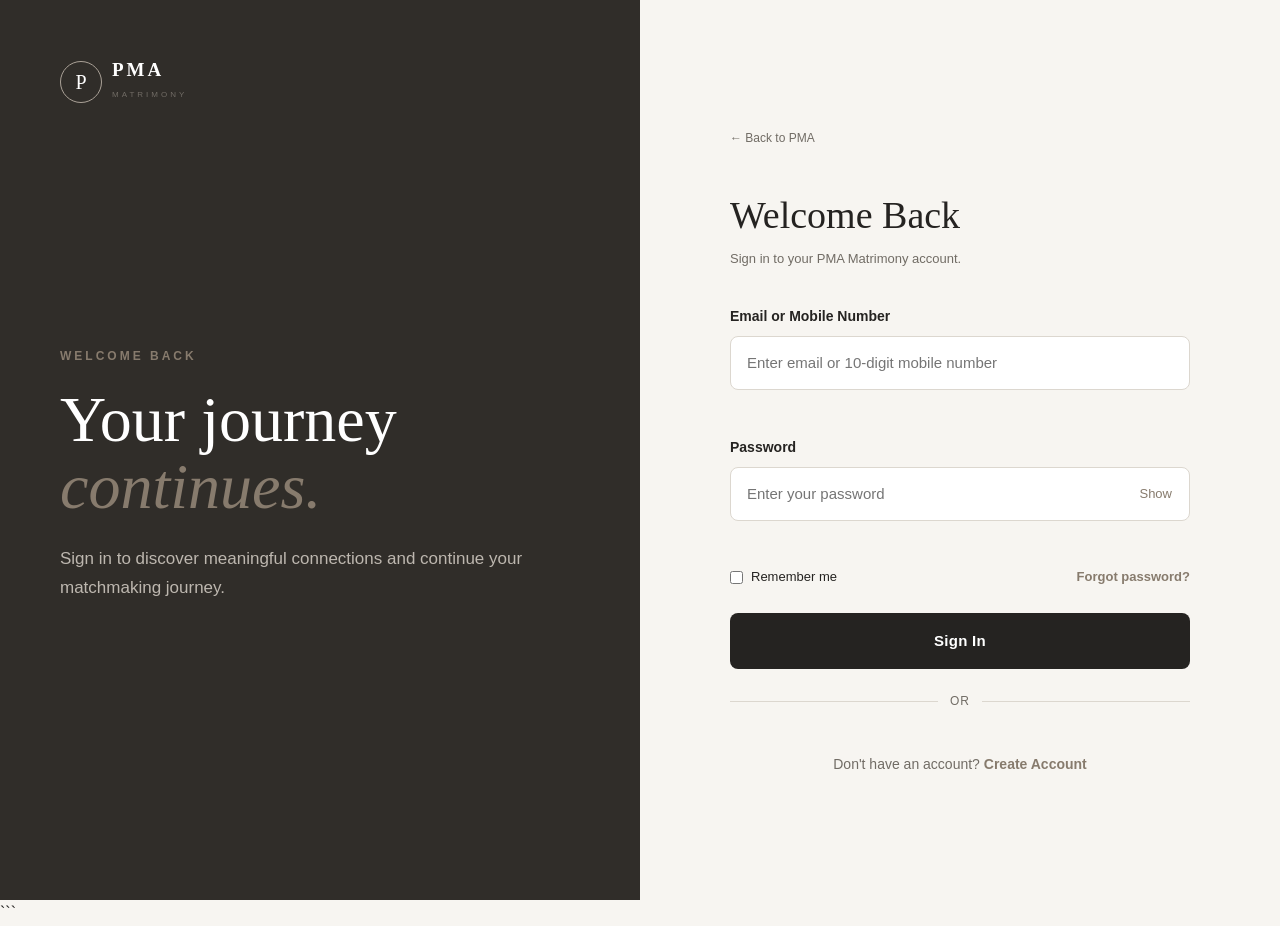
==== homepage.html @ 4a173259 "Add files via upload" ====
<!DOCTYPE html>
<html lang="en">

<head>

    <meta charset="UTF-8">

    <meta name="viewport"
          content="width=device-width, initial-scale=1.0">

    <title>PMA Matrimony | Home</title>

    <link rel="stylesheet" href="style.css">

</head>


<body class="dashboard-page">


<header class="dashboard-header">


    <div class="logo">

        <span class="logo-mark">P</span>

        <div>
            <h2>PMA</h2>
            <small>MATRIMONY</small>
        </div>

    </div>


    <nav class="dashboard-nav">

        <a class="active" href="#">
            Matches
        </a>

        <a href="#">
            Discover
        </a>

        <a href="#">
            Shortlist
        </a>

        <a href="#">
            Messages
        </a>

    </nav>


    <div class="dashboard-user">

        <div class="user-avatar">
            U
        </div>

        <span>My Profile</span>

        <button onclick="logoutUser()">
            Logout
        </button>

    </div>


</header>


<main class="dashboard-container">


    <!-- WELCOME -->

    <section class="dashboard-welcome">

        <div>

            <span class="eyebrow">
                YOUR PMA JOURNEY
            </span>

            <h1>
                Welcome back.
            </h1>

            <p>
                Here are a few profiles we think
                could be meaningful connections.
            </p>

        </div>


        <div class="profile-strength">

            <span>Profile Strength</span>

            <strong>72%</strong>

            <div class="strength-bar">

                <div></div>

            </div>

            <small>
                Complete your profile to improve matches.
            </small>

        </div>

    </section>


    <!-- FILTERS -->

    <section class="match-toolbar">

        <div>

            <h2>Recommended Matches</h2>

            <p>
                Curated based on your preferences
            </p>

        </div>


        <button class="btn btn-outline">
            Filters
        </button>

    </section>


    <!-- MATCHES -->

    <section class="matches-grid">


        <article class="match-profile">

            <div class="profile-photo">
                <span>Profile 01</span>
            </div>

            <div class="match-details">

                <span class="verified">
                    ✓ VERIFIED
                </span>

                <h3>Profile Name</h3>

                <p>
                    28 yrs • Professional
                </p>

                <p>
                    Coimbatore, Tamil Nadu
                </p>

                <div class="match-actions">

                    <button class="btn btn-outline">
                        View Profile
                    </button>

                    <button class="btn btn-primary">
                        Express Interest
                    </button>

                </div>

            </div>

        </article>


        <article class="match-profile">

            <div class="profile-photo profile-two">
                <span>Profile 02</span>
            </div>

            <div class="match-details">

                <span class="verified">
                    ✓ VERIFIED
                </span>

                <h3>Profile Name</h3>

                <p>
                    27 yrs • Professional
                </p>

                <p>
                    Chennai, Tamil Nadu
                </p>

                <div class="match-actions">

                    <button class="btn btn-outline">
                        View Profile
                    </button>

                    <button class="btn btn-primary">
                        Express Interest
                    </button>

                </div>

            </div>

        </article>


        <article class="match-profile">

            <div class="profile-photo profile-three">
                <span>Profile 03</span>
            </div>

            <div class="match-details">

                <span class="verified">
                    ✓ VERIFIED
                </span>

                <h3>Profile Name</h3>

                <p>
                    30 yrs • Entrepreneur
                </p>

                <p>
                    Bengaluru, Karnataka
                </p>

                <div class="match-actions">

                    <button class="btn btn-outline">
                        View Profile
                    </button>

                    <button class="btn btn-primary">
                        Express Interest
                    </button>

                </div>

            </div>

        </article>


    </section>

</main>


<script src="script.js"></script>

</body>
</html>
---- style.css ----
/* =====================================================
   PMA MATRIMONY
   PREMIUM GLOBAL STYLES
===================================================== */


/* ================= RESET ================= */

* {
    margin: 0;
    padding: 0;
    box-sizing: border-box;
}


html {
    scroll-behavior: smooth;
}


body {
    font-family:
        Inter,
        "Segoe UI",
        Arial,
        sans-serif;

    background: #f7f5f1;

    color: #252321;

    line-height: 1.6;
}


a {
    text-decoration: none;
    color: inherit;
}


button,
input,
select,
textarea {
    font: inherit;
}


button {
    cursor: pointer;
}


/* ================= VARIABLES ================= */

:root {

    --ivory: #f7f5f1;

    --cream: #eeebe4;

    --white: #ffffff;

    --charcoal: #252321;

    --dark: #171615;

    --muted: #716c65;

    --border: #dcd7cf;

    --taupe: #a79e91;

    --bronze: #877b6d;

    --soft-dark: #302d29;

}


/* ================= LOGO ================= */

.logo {
    display: flex;
    align-items: center;
    gap: 10px;
}


.logo-mark {
    width: 42px;
    height: 42px;

    display: flex;
    align-items: center;
    justify-content: center;

    border: 1px solid var(--bronze);

    font-family: Georgia, serif;

    font-size: 20px;

    border-radius: 50%;
}


.logo h2 {
    font-family: Georgia, serif;

    font-size: 19px;

    letter-spacing: 3px;

    line-height: 1;
}


.logo small {
    font-size: 8px;

    letter-spacing: 3px;

    color: var(--muted);
}


/* ================= HEADER ================= */

.header {
    min-height: 80px;

    padding: 0 6%;

    display: flex;

    align-items: center;

    justify-content: space-between;

    background: rgba(247, 245, 241, 0.96);

    border-bottom: 1px solid var(--border);

    position: sticky;

    top: 0;

    z-index: 100;
}


.navbar {
    display: flex;

    gap: 35px;
}


.navbar a {
    font-size: 14px;

    color: var(--muted);

    transition: 0.3s;
}


.navbar a:hover {
    color: var(--charcoal);
}


.header-buttons {
    display: flex;

    align-items: center;

    gap: 10px;
}


/* ================= BUTTONS ================= */

.btn {
    border: none;

    padding: 12px 22px;

    border-radius: 2px;

    display: inline-flex;

    justify-content: center;

    align-items: center;

    font-size: 13px;

    font-weight: 600;

    letter-spacing: 0.3px;

    transition: all 0.3s ease;
}


.btn-primary {
    background: var(--charcoal);

    color: white;
}


.btn-primary:hover {
    background: #000;

    transform: translateY(-2px);
}


.btn-outline {
    border: 1px solid var(--border);

    background: transparent;

    color: var(--charcoal);
}


.btn-outline:hover {
    background: var(--cream);

    border-color: var(--taupe);
}


.btn-text {
    padding-left: 0;

    color: var(--charcoal);
}


.btn-light {
    background: var(--ivory);

    color: var(--charcoal);
}


.btn-large {
    padding: 16px 30px;

    font-size: 14px;
}


/* ================= HERO ================= */

.hero {
    min-height: 700px;

    padding: 80px 8%;

    display: grid;

    grid-template-columns: 1.1fr 0.9fr;

    align-items: center;

    gap: 70px;
}


.hero-content {
    max-width: 650px;
}


.eyebrow {
    display: inline-block;

    font-size: 10px;

    letter-spacing: 3px;

    color: var(--bronze);

    font-weight: 700;

    margin-bottom: 18px;
}


.hero h1 {
    font-family: Georgia, serif;

    font-size: clamp(48px, 6vw, 78px);

    font-weight: 400;

    line-height: 1.04;

    margin-bottom: 28px;
}


.hero h1 span,
.section-heading h2 span,
.cta-section h2 span,
.auth-brand-content h1 span,
.profile-heading h1 span {
    font-style: italic;

    color: var(--bronze);
}


.hero-content > p {
    max-width: 570px;

    color: var(--muted);

    font-size: 17px;

    margin-bottom: 35px;
}


.hero-buttons {
    display: flex;

    align-items: center;

    gap: 25px;

    flex-wrap: wrap;
}


.trust-row {
    display: flex;

    gap: 35px;

    margin-top: 55px;

    padding-top: 25px;

    border-top: 1px solid var(--border);
}


.trust-row div {
    display: flex;

    flex-direction: column;
}


.trust-row strong {
    font-family: Georgia, serif;

    font-size: 18px;
}


.trust-row span {
    color: var(--muted);

    font-size: 11px;
}


/* ================= HERO VISUAL ================= */

.hero-visual {
    display: flex;

    justify-content: center;
}


.hero-card {
    width: min(430px, 100%);

    position: relative;
}


.couple-image {
    height: 500px;

    background:
        linear-gradient(
            145deg,
            #d8d2c9,
            #aaa095
        );

    display: flex;

    align-items: center;

    justify-content: center;
}


.image-placeholder {
    width: 180px;

    height: 180px;

    border-radius: 50%;

    border: 1px solid rgba(255,255,255,0.5);

    display: flex;

    justify-content: center;

    align-items: center;

    color: white;

    font-size: 50px;

    opacity: 0.8;
}


.match-card {
    position: absolute;

    left: -45px;

    bottom: 35px;

    width: 270px;

    padding: 28px;

    background: rgba(255,255,255,0.96);

    box-shadow: 0 20px 60px rgba(0,0,0,0.12);
}


.match-card span {
    font-size: 9px;

    letter-spacing: 2px;

    color: var(--bronze);
}


.match-card h3 {
    font-family: Georgia, serif;

    font-size: 23px;

    font-weight: 400;

    margin: 10px 0;
}


.match-card p {
    color: var(--muted);

    font-size: 12px;
}


/* ================= SECTIONS ================= */

.features-section,
.stories-section {
    padding: 110px 8%;
}


.features-section {
    background: #eeebe4;
}


.section-heading {
    max-width: 620px;

    margin: 0 auto 60px;

    text-align: center;
}


.section-heading h2 {
    font-family: Georgia, serif;

    font-size: clamp(38px, 5vw, 58px);

    font-weight: 400;

    line-height: 1.1;

    margin-bottom: 20px;
}


.section-heading p {
    color: var(--muted);

    font-size: 15px;
}


/* ================= FEATURE GRID ================= */

.feature-grid {
    display: grid;

    grid-template-columns:
        repeat(4, 1fr);

    gap: 20px;
}


.feature-card {
    background: var(--ivory);

    padding: 35px;

    min-height: 260px;

    border: 1px solid var(--border);

    transition: 0.3s;
}


.feature-card:hover {
    transform: translateY(-5px);

    box-shadow: 0 15px 35px rgba(0,0,0,0.06);
}


.feature-icon {
    width: 45px;

    height: 45px;

    border: 1px solid var(--border);

    display: flex;

    justify-content: center;

    align-items: center;

    margin-bottom: 30px;

    color: var(--bronze);
}


.feature-card h3 {
    font-family: Georgia, serif;

    font-size: 22px;

    font-weight: 400;

    margin-bottom: 12px;
}


.feature-card p {
    color: var(--muted);

    font-size: 13px;
}


/* ================= STORIES ================= */

.story-grid {
    display: grid;

    grid-template-columns:
        repeat(3, 1fr);

    gap: 25px;
}


.story-card {
    background: white;

    border: 1px solid var(--border);
}


.story-photo {
    height: 310px;

    background:
        linear-gradient(
            145deg,
            #b7aea2,
            #82786d
        );

    display: flex;

    justify-content: center;

    align-items: center;

    color: rgba(255,255,255,0.9);

    font-family: Georgia, serif;

    font-size: 35px;

    letter-spacing: 4px;
}


.story-photo-two {
    background:
        linear-gradient(
            145deg,
            #c7c0b7,
            #91887d
        );
}


.story-photo-three {
    background:
        linear-gradient(
            145deg,
            #aaa399,
            #716a62
        );
}


.story-content {
    padding: 28px;
}


.story-label {
    font-size: 9px;

    letter-spacing: 2px;

    color: var(--bronze);
}


.story-content h3 {
    font-family: Georgia, serif;

    font-size: 24px;

    font-weight: 400;

    margin: 8px 0 15px;
}


.story-content p {
    color: var(--muted);

    font-size: 13px;

    margin-bottom: 20px;
}


.story-content small {
    color: var(--bronze);

    font-size: 11px;
}


/* ================= CTA ================= */

.cta-section {
    padding: 120px 8%;

    background: var(--soft-dark);

    color: white;

    text-align: center;
}


.cta-section h2 {
    font-family: Georgia, serif;

    font-size: clamp(42px, 5vw, 65px);

    font-weight: 400;

    margin-bottom: 20px;
}


.cta-section p {
    max-width: 520px;

    margin: 0 auto 30px;

    color: #c5c0b8;
}


/* ================= FOOTER ================= */

.footer {
    padding: 45px 8%;

    background: #171615;

    color: white;

    display: grid;

    grid-template-columns:
        1fr auto 1fr;

    align-items: center;

    gap: 30px;
}


.footer-logo strong {
    letter-spacing: 2px;
}


.footer-logo p {
    color: #96918a;

    font-size: 11px;

    margin-top: 5px;
}


.footer-links {
    display: flex;

    gap: 25px;

    font-size: 12px;

    color: #aaa49c;
}


.copyright {
    text-align: right;

    color: #77736e;

    font-size: 10px;
}


/* =====================================================
   AUTH PAGES
===================================================== */

.auth-page {
    min-height: 100vh;

    background: var(--ivory);
}


.auth-container {
    min-height: 100vh;

    display: grid;

    grid-template-columns: 45% 55%;
}


.auth-brand {
    background: var(--soft-dark);

    color: white;

    padding: 50px;

    display: flex;

    flex-direction: column;

    justify-content: space-between;
}


.auth-brand .logo-mark {
    border-color: #aaa197;
}


.auth-brand-content {
    max-width: 500px;

    margin: auto 0;
}


.auth-brand-content h1 {
    font-family: Georgia, serif;

    font-size: clamp(45px, 5vw, 65px);

    font-weight: 400;

    line-height: 1.05;

    margin-bottom: 25px;
}


.auth-brand-content p {
    color: #bdb7af;

    max-width: 450px;
}


.auth-form-container {
    display: flex;

    align-items: center;

    justify-content: center;

    padding: 60px 8%;
}


.auth-form {
    width: 100%;

    max-width: 480px;
}


.back-link {
    display: inline-block;

    color: var(--muted);

    font-size: 12px;

    margin-bottom: 45px;
}


.auth-form h2 {
    font-family: Georgia, serif;

    font-size: 42px;

    font-weight: 400;

    margin-bottom: 8px;
}


.form-intro {
    color: var(--muted);

    font-size: 13px;

    margin-bottom: 35px;
}


/* ================= FORMS ================= */

.form-group {
    margin-bottom: 20px;
}


.form-group label {
    display: block;

    font-size: 11px;

    font-weight: 600;

    margin-bottom: 8px;

    color: var(--charcoal);
}


.form-group input,
.form-group select,
.form-group textarea {
    width: 100%;

    padding: 14px 15px;

    background: white;

    border: 1px solid var(--border);

    outline: none;

    color: var(--charcoal);

    transition: 0.3s;

    border-radius: 2px;
}


.form-group input:focus,
.form-group select:focus,
.form-group textarea:focus {
    border-color: var(--bronze);

    box-shadow:
        0 0 0 3px rgba(135,123,109,0.08);
}


.password-wrapper {
    position: relative;
}


.password-wrapper input {
    padding-right: 65px;
}


.password-toggle {
    position: absolute;

    right: 12px;

    top: 50%;

    transform: translateY(-50%);

    border: none;

    background: none;

    color: var(--bronze);

    font-size: 11px;
}


.form-options {
    display: flex;

    justify-content: space-between;

    align-items: center;

    font-size: 11px;

    margin-bottom: 25px;
}


.form-options a,
.signup-text a {
    color: var(--bronze);

    font-weight: 600;
}


.remember {
    display: flex;

    gap: 7px;

    align-items: center;
}


.auth-submit {
    width: 100%;

    padding: 16px;
}


.error-message {
    display: block;

    color: #8b5e5e;

    font-size: 11px;

    margin-top: 5px;
}


.success-message {
    color: #66705f;

    font-size: 12px;

    margin-top: 15px;
}


.auth-divider {
    margin: 30px 0;

    border-top: 1px solid var(--border);

    text-align: center;

    position: relative;
}


.auth-divider span {
    position: relative;

    top: -10px;

    padding: 0 12px;

    background: var(--ivory);

    font-size: 10px;

    color: var(--muted);
}


.signup-text {
    text-align: center;

    font-size: 12px;

    color: var(--muted);
}


.demo-info {
    margin-top: 30px;

    padding: 15px;

    background: var(--cream);

    font-size: 11px;

    color: var(--muted);
}


.demo-info strong {
    color: var(--charcoal);

    display: block;

    margin-bottom: 5px;
}


/* ================= SIGNUP ================= */

.form-row {
    display: grid;

    grid-template-columns: 1fr 1fr;

    gap: 15px;
}


.terms-check {
    display: flex;

    gap: 10px;

    align-items: flex-start;

    font-size: 11px;

    color: var(--muted);

    margin-bottom: 15px;
}


/* =====================================================
   PROFILE SETUP
===================================================== */

.profile-page {
    background: var(--ivory);
}


.profile-header {
    min-height: 75px;

    background: white;

    border-bottom: 1px solid var(--border);

    padding: 0 7%;

    display: flex;

    justify-content: space-between;

    align-items: center;
}


.save-text {
    font-size: 11px;

    color: var(--muted);
}


.profile-container {
    max-width: 1000px;

    margin: auto;

    padding: 80px 25px;
}


.profile-heading {
    text-align: center;

    max-width: 650px;

    margin: auto auto 55px;
}


.profile-heading h1 {
    font-family: Georgia, serif;

    font-weight: 400;

    font-size: 55px;

    line-height: 1.05;

    margin-bottom: 20px;
}


.profile-heading p {
    color: var(--muted);
}


/* ================= PROGRESS ================= */

.profile-progress {
    display: flex;

    align-items: center;

    justify-content: center;

    margin-bottom: 60px;
}


.progress-step {
    display: flex;

    align-items: center;

    gap: 8px;

    font-size: 11px;

    color: var(--muted);

    white-space: nowrap;
}


.progress-step span {
    width: 30px;

    height: 30px;

    border: 1px solid var(--border);

    display: flex;

    align-items: center;

    justify-content: center;

    border-radius: 50%;
}


.progress-step.active {
    color: var(--charcoal);

    font-weight: 600;
}


.progress-step.active span {
    background: var(--charcoal);

    color: white;

    border-color: var(--charcoal);
}


.progress-line {
    height: 1px;

    width: 70px;

    background: var(--border);

    margin: 0 15px;
}


/* ================= PROFILE SECTION ================= */

.profile-section {
    background: white;

    border: 1px solid var(--border);

    padding: 40px;

    margin-bottom: 25px;
}


.profile-section-heading {
    display: flex;

    gap: 20px;

    margin-bottom: 35px;
}


.profile-section-heading > span {
    font-family: Georgia, serif;

    color: var(--bronze);

    font-size: 18px;
}


.profile-section-heading h2 {
    font-family: Georgia, serif;

    font-weight: 400;

    font-size: 28px;
}


.profile-section-heading p {
    font-size: 12px;

    color: var(--muted);

    margin-top: 3px;
}


.form-grid {
    display: grid;

    grid-template-columns:
        repeat(2, 1fr);

    gap: 5px 20px;
}


.full-width {
    grid-column: 1 / -1;
}


.profile-actions {
    display: flex;

    justify-content: space-between;

    margin-top: 35px;
}


/* =====================================================
   DASHBOARD
===================================================== */

.dashboard-page {
    background: var(--ivory);
}


.dashboard-header {
    min-height: 75px;

    background: white;

    border-bottom: 1px solid var(--border);

    padding: 0 5%;

    display: flex;

    align-items: center;

    justify-content: space-between;
}


.dashboard-nav {
    display: flex;

    gap: 30px;
}


.dashboard-nav a {
    font-size: 12px;

    color: var(--muted);

    padding: 27px 0;

    border-bottom: 2px solid transparent;
}


.dashboard-nav a.active {
    color: var(--charcoal);

    border-color: var(--charcoal);
}


.dashboard-user {
    display: flex;

    align-items: center;

    gap: 10px;

    font-size: 11px;
}


.user-avatar {
    width: 32px;

    height: 32px;

    background: var(--cream);

    display: flex;

    justify-content: center;

    align-items: center;

    border-radius: 50%;
}


.dashboard-user button {
    border: none;

    background: none;

    color: var(--bronze);

    font-size: 11px;

    margin-left: 10px;
}


.dashboard-container {
    max-width: 1250px;

    margin: auto;

    padding: 60px 25px;
}


.dashboard-welcome {
    display: flex;

    justify-content: space-between;

    align-items: center;

    margin-bottom: 60px;
}


.dashboard-welcome h1 {
    font-family: Georgia, serif;

    font-weight: 400;

    font-size: 48px;
}


.dashboard-welcome p {
    color: var(--muted);

    font-size: 14px;
}


.profile-strength {
    width: 260px;

    padding: 22px;

    background: white;

    border: 1px solid var(--border);
}


.profile-strength span {
    font-size: 10px;

    color: var(--muted);
}


.profile-strength strong {
    display: block;

    font-family: Georgia, serif;

    font-size: 28px;

    margin: 4px 0 10px;
}


.strength-bar {
    height: 4px;

    background: var(--cream);
}


.strength-bar div {
    height: 100%;

    width: 72%;

    background: var(--bronze);
}


.profile-strength small {
    display: block;

    color: var(--muted);

    font-size: 9px;

    margin-top: 10px;
}


/* ================= MATCHES ================= */

.match-toolbar {
    display: flex;

    justify-content: space-between;

    align-items: center;

    margin-bottom: 25px;
}


.match-toolbar h2 {
    font-family: Georgia, serif;

    font-size: 28px;

    font-weight: 400;
}


.match-toolbar p {
    color: var(--muted);

    font-size: 11px;
}


.matches-grid {
    display: grid;

    grid-template-columns:
        repeat(3, 1fr);

    gap: 25px;
}


.match-profile {
    background: white;

    border: 1px solid var(--border);
}


.profile-photo {
    height: 330px;

    display: flex;

    align-items: center;

    justify-content: center;

    background:
        linear-gradient(
            145deg,
            #b9b0a5,
            #80776e
        );

    color: white;

    font-family: Georgia, serif;

    font-size: 25px;
}


.profile-two {
    background:
        linear-gradient(
            145deg,
            #c7c0b8,
            #918980
        );
}


.profile-three {
    background:
        linear-gradient(
            145deg,
            #aaa29a,
            #706a64
        );
}


.match-details {
    padding: 22px;
}


.verified {
    font-size: 9px;

    letter-spacing: 1px;

    color: #687160;
}


.match-details h3 {
    font-family: Georgia, serif;

    font-weight: 400;

    font-size: 23px;

    margin: 8px 0;
}


.match-details p {
    color: var(--muted);

    font-size: 11px;

    margin-bottom: 4px;
}


.match-actions {
    display: flex;

    gap: 8px;

    margin-top: 20px;
}


.match-actions .btn {
    flex: 1;

    padding: 10px 8px;

    font-size: 10px;
}


/* =====================================================
   RESPONSIVE DESIGN
===================================================== */


/* TABLET */

@media (max-width: 1000px) {

    .navbar {
        display: none;
    }


    .hero {
        grid-template-columns: 1fr;

        padding-top: 70px;

        text-align: center;
    }


    .hero-content {
        margin: auto;
    }


    .hero-buttons {
        justify-content: center;
    }


    .trust-row {
        justify-content: center;
    }


    .hero-visual {
        margin-top: 20px;
    }


    .feature-grid {
        grid-template-columns:
            repeat(2, 1fr);
    }


    .story-grid {
        grid-template-columns:
            repeat(2, 1fr);
    }


    .story-card:last-child {
        display: none;
    }


    .auth-container {
        grid-template-columns: 1fr;
    }


    .auth-brand {
        min-height: 350px;

        padding: 35px;
    }


    .auth-brand-content {
        margin-top: 60px;
    }


    .auth-form-container {
        padding: 60px 30px;
    }


    .dashboard-nav {
        display: none;
    }


    .matches-grid {
        grid-template-columns:
            repeat(2, 1fr);
    }

}


/* MOBILE */

@media (max-width: 650px) {

    .header {
        padding: 0 20px;
    }


    .header-buttons .btn-outline {
        display: none;
    }


    .header-buttons .btn {
        padding: 10px 15px;

        font-size: 11px;
    }


    .logo-mark {
        width: 36px;

        height: 36px;
    }


    .logo h2 {
        font-size: 16px;
    }


    .hero {
        padding: 60px 20px;

        gap: 50px;
    }


    .hero h1 {
        font-size: 48px;
    }


    .hero-content > p {
        font-size: 14px;
    }


    .trust-row {
        gap: 18px;

        flex-wrap: wrap;
    }


    .couple-image {
        height: 400px;
    }


    .match-card {
        left: 10px;

        bottom: 20px;

        width: 230px;
    }


    .features-section,
    .stories-section {
        padding: 75px 20px;
    }


    .section-heading h2 {
        font-size: 40px;
    }


    .feature-grid,
    .story-grid {
        grid-template-columns: 1fr;
    }


    .story-card:last-child {
        display: block;
    }


    .cta-section {
        padding: 80px 20px;
    }


    .footer {
        grid-template-columns: 1fr;

        text-align: center;
    }


    .footer-links {
        justify-content: center;
    }


    .copyright {
        text-align: center;
    }


    /* AUTH */

    .auth-brand {
        min-height: 300px;

        padding: 25px;
    }


    .auth-brand-content h1 {
        font-size: 45px;
    }


    .auth-form-container {
        padding: 45px 20px;
    }


    .auth-form h2 {
        font-size: 35px;
    }


    .form-row {
        grid-template-columns: 1fr;

        gap: 0;
    }


    /* PROFILE */

    .profile-header {
        padding: 0 20px;
    }


    .save-text {
        display: none;
    }


    .profile-container {
        padding: 55px 15px;
    }


    .profile-heading h1 {
        font-size: 43px;
    }


    .profile-progress {
        transform: scale(0.85);

        margin-left: -20px;

        margin-right: -20px;
    }


    .progress-line {
        width: 30px;

        margin: 0 7px;
    }


    .profile-section {
        padding: 25px 20px;
    }


    .form-grid {
        grid-template-columns: 1fr;
    }


    .full-width {
        grid-column: auto;
    }


    .profile-actions {
        flex-direction: column;

        gap: 10px;
    }


    /* DASHBOARD */

    .dashboard-header {
        padding: 0 20px;
    }


    .dashboard-user span,
    .dashboard-user button {
        display: none;
    }


    .dashboard-container {
        padding: 40px 15px;
    }


    .dashboard-welcome {
        flex-direction: column;

        align-items: flex-start;

        gap: 30px;
    }


    .dashboard-welcome h1 {
        font-size: 40px;
    }


    .profile-strength {
        width: 100%;
    }


    .matches-grid {
        grid-template-columns: 1fr;
    }


    .match-toolbar {
        align-items: flex-start;

        gap: 15px;
    }
}

/* =====================================================
PROFILE FORM ADDITIONS
===================================================== */

.form-hint {
display: block;
margin-top: 5px;

color: var(--muted);

font-size: 10px;

}

.profile-form-error {
width: 100%;

text-align: center;

color: #8b5e5e;

font-size: 12px;

margin-top: 20px;


}

/* Better select appearance */

.form-group select {
cursor: pointer;
}

/* Better textarea */

.form-group textarea {
resize: vertical;

min-height: 100px;

}

/* Mobile profile progress */

@media (max-width: 650px) {


.profile-progress {
    overflow-x: auto;

    justify-content: flex-start;

    padding-bottom: 10px;
}

.progress-step {
    flex-shrink: 0;
}

.profile-section-heading {
    gap: 12px;
}

.profile-section-heading h2 {
    font-size: 24px;
}


}

/* =========================================
   PMA MATRIMONY - AUTH PAGE RESPONSIVE FIX
   ========================================= */

.auth-page {
    margin: 0;
    padding: 0;
    min-height: 100vh;
    width: 100%;
    overflow-x: hidden;
}

.auth-container {
    min-height: 100vh;
    width: 100%;
    display: grid;
    grid-template-columns: 1fr 1fr;
}


/* =========================================
   LEFT BRAND AREA
   ========================================= */

.auth-brand {
    min-height: 100vh;
    padding: 60px;
    display: flex;
    flex-direction: column;
    justify-content: space-between;
    box-sizing: border-box;
}

.auth-logo {
    flex-shrink: 0;
}

.auth-brand-content {
    max-width: 560px;
    margin: auto 0;
}

.auth-brand-content .eyebrow {
    display: inline-block;
    margin-bottom: 20px;
    font-size: 12px;
    letter-spacing: 3px;
    font-weight: 600;
}

.auth-brand-content h1 {
    font-size: clamp(42px, 5vw, 76px);
    line-height: 1.05;
    margin: 0 0 25px;
}

.auth-brand-content h1 span {
    display: block;
}

.auth-brand-content p {
    max-width: 480px;
    font-size: 17px;
    line-height: 1.7;
}


/* =========================================
   FORM AREA
   ========================================= */

.auth-form-container {
    min-height: 100vh;
    display: flex;
    align-items: center;
    justify-content: center;
    padding: 50px;
    box-sizing: border-box;
}

.auth-form {
    width: 100%;
    max-width: 460px;
}

.back-link {
    display: inline-block;
    margin-bottom: 45px;
    text-decoration: none;
}

.auth-form h2 {
    margin: 0 0 10px;
    font-size: 38px;
    line-height: 1.2;
}

.form-intro {
    margin: 0 0 35px;
    line-height: 1.6;
}


/* =========================================
   FORM FIELDS
   ========================================= */

.form-group {
    width: 100%;
    margin-bottom: 22px;
}

.form-group label {
    display: block;
    margin-bottom: 9px;
    font-size: 14px;
    font-weight: 600;
}

.form-group input {
    width: 100%;
    min-height: 52px;
    padding: 14px 16px;
    box-sizing: border-box;
    border-radius: 8px;
    font-size: 15px;
    outline: none;
}


/* =========================================
   PASSWORD
   ========================================= */

.password-wrapper {
    position: relative;
    width: 100%;
}

.password-wrapper input {
    padding-right: 75px;
}

.password-toggle {
    position: absolute;
    right: 10px;
    top: 50%;
    transform: translateY(-50%);
    border: none;
    background: transparent;
    cursor: pointer;
    padding: 8px;
    font-size: 13px;
}


/* =========================================
   OPTIONS
   ========================================= */

.form-options {
    width: 100%;
    display: flex;
    justify-content: space-between;
    align-items: center;
    gap: 15px;
    margin: 5px 0 25px;
    font-size: 13px;
}

.remember {
    display: flex;
    align-items: center;
    gap: 8px;
}

.remember input {
    width: auto;
}


/* =========================================
   LOGIN BUTTON
   ========================================= */

.auth-submit {
    width: 100%;
    min-height: 54px;
    border: none;
    cursor: pointer;
    border-radius: 8px;
    font-size: 15px;
    font-weight: 600;
}


/* =========================================
   DIVIDER
   ========================================= */

.auth-divider {
    display: flex;
    align-items: center;
    gap: 15px;
    margin: 32px 0;
}

.auth-divider::before,
.auth-divider::after {
    content: "";
    height: 1px;
    flex: 1;
}

.auth-divider span {
    font-size: 12px;
    letter-spacing: 1px;
}


/* =========================================
   SIGNUP
   ========================================= */

.signup-text {
    text-align: center;
    margin: 0;
    font-size: 14px;
}

.signup-text a {
    font-weight: 600;
    text-decoration: none;
}


/* =========================================
   ERROR / SUCCESS
   ========================================= */

.error-message {
    display: block;
    min-height: 18px;
    margin-top: 6px;
    font-size: 12px;
}

.success-message {
    margin-top: 15px;
    font-size: 14px;
}


/* =========================================
   TABLET
   ========================================= */

@media (max-width: 900px) {

    .auth-container {
        grid-template-columns: 1fr;
    }

    .auth-brand {
        min-height: auto;
        padding: 40px;
    }

    .auth-brand-content {
        margin: 60px auto 20px;
        width: 100%;
        max-width: 650px;
    }

    .auth-brand-content h1 {
        font-size: clamp(40px, 8vw, 60px);
    }

    .auth-form-container {
        min-height: auto;
        padding: 50px 40px 70px;
    }

}


/* =========================================
   MOBILE
   ========================================= */

@media (max-width: 600px) {

    .auth-brand {
        padding: 28px 22px;
    }

    .auth-logo {
        transform: scale(0.9);
        transform-origin: left top;
    }

    .auth-brand-content {
        margin: 40px auto 10px;
    }

    .auth-brand-content .eyebrow {
        font-size: 10px;
        letter-spacing: 2px;
    }

    .auth-brand-content h1 {
        font-size: 40px;
        line-height: 1.08;
        margin-bottom: 18px;
    }

    .auth-brand-content p {
        font-size: 14px;
        line-height: 1.6;
    }

    .auth-form-container {
        padding: 35px 22px 50px;
    }

    .auth-form {
        max-width: 100%;
    }

    .back-link {
        margin-bottom: 30px;
    }

    .auth-form h2 {
        font-size: 30px;
    }

    .form-intro {
        font-size: 14px;
        margin-bottom: 28px;
    }

    .form-options {
        align-items: flex-start;
        font-size: 12px;
    }

    .auth-submit {
        min-height: 52px;
    }

}


/* =========================================
   VERY SMALL PHONES
   ========================================= */

@media (max-width: 380px) {

    .auth-brand {
        padding: 24px 18px;
    }

    .auth-form-container {
        padding: 30px 18px 45px;
    }

    .auth-brand-content h1 {
        font-size: 34px;
    }

    .auth-form h2 {
        font-size: 27px;
    }

    .form-options {
        flex-direction: column;
        gap: 12px;
    }

}

/* ================= ABOUT SECTION ================= */

.about-section {
    padding: 110px 8%;
    background: var(--ivory);
}

.about-inner {
    max-width: 1200px;
    margin: 0 auto;
    display: grid;
    grid-template-columns: 1.05fr 0.95fr;
    gap: 70px;
    align-items: center;
}

.about-text h2 {
    font-family: Georgia, serif;
    font-weight: 400;
    font-size: clamp(36px, 4.5vw, 54px);
    line-height: 1.1;
    margin-bottom: 24px;
}

.about-text h2 span {
    font-style: italic;
    color: var(--bronze);
}

.about-text p {
    color: var(--muted);
    font-size: 15px;
    margin-bottom: 18px;
    max-width: 520px;
}

.about-stats {
    display: flex;
    gap: 40px;
    margin-top: 40px;
    padding-top: 30px;
    border-top: 1px solid var(--border);
}

.about-stats div {
    display: flex;
    flex-direction: column;
}

.about-stats strong {
    font-family: Georgia, serif;
    font-size: 24px;
    font-weight: 400;
}

.about-stats span {
    color: var(--muted);
    font-size: 11px;
    letter-spacing: 0.5px;
}

.about-visual {
    position: relative;
}

.about-image {
    height: 480px;
    background: linear-gradient(145deg, #cfc7bd, #9a8f83);
}

.about-quote {
    position: absolute;
    left: -30px;
    bottom: 30px;
    width: 260px;
    padding: 26px;
    background: rgba(255, 255, 255, 0.97);
    box-shadow: 0 20px 60px rgba(0, 0, 0, 0.12);
}

.about-quote p {
    font-family: Georgia, serif;
    font-style: italic;
    font-size: 15px;
    color: var(--charcoal);
    margin-bottom: 10px;
    line-height: 1.5;
}

.about-quote small {
    color: var(--bronze);
    font-size: 10px;
    letter-spacing: 1px;
}

/* Tablet */
@media (max-width: 1000px) {

    .about-inner {
        grid-template-columns: 1fr;
        gap: 50px;
    }

    .about-text p {
        max-width: 100%;
    }

    .about-image {
        height: 380px;
    }

    .about-quote {
        left: 20px;
    }
}

/* Mobile */
@media (max-width: 650px) {

    .about-section {
        padding: 75px 20px;
    }

    .about-stats {
        flex-wrap: wrap;
        gap: 25px;
    }

    .about-quote {
        position: static;
        width: 100%;
        margin-top: -40px;
        margin-left: 20px;
        margin-right: 20px;
        width: calc(100% - 40px);
    }
}

/* =====================================================
   PREMIUM SPLASH BUFFER
===================================================== */

.splash-overlay {
    position: fixed;
    inset: 0;
    z-index: 9999;

    background: #ffffff;

    display: flex;
    align-items: center;
    justify-content: center;

    opacity: 0;
    visibility: hidden;

    transition:
        opacity 0.4s ease,
        visibility 0.4s ease;
}

.splash-overlay.active {
    opacity: 1;
    visibility: visible;
}

.splash-overlay.fade-out {
    opacity: 0;
}

/* ---------- CONTENT ---------- */

.splash-content {
    display: flex;
    flex-direction: column;
    align-items: center;
    text-align: center;
    padding: 0 20px;
}

/* ---------- PMA LETTERS ---------- */

.splash-letters {
    font-family: Georgia, serif;
    font-size: clamp(72px, 12vw, 130px);
    font-weight: 400;
    letter-spacing: 14px;

    color: var(--charcoal);

    line-height: 1;
    margin: 0 0 18px;

    display: flex;
}

.splash-letters span {
    display: inline-block;

    opacity: 0;

    animation: splashType 0.35s cubic-bezier(0.2, 0.7, 0.3, 1) forwards;
}

.splash-letters span:nth-child(1) { animation-delay: 0.2s; }
.splash-letters span:nth-child(2) { animation-delay: 0.45s; }
.splash-letters span:nth-child(3) { animation-delay: 0.7s; }

@keyframes splashType {
    from {
        opacity: 0;
        filter: blur(8px);
        transform: translateY(10px) scale(0.96);
    }
    to {
        opacity: 1;
        filter: blur(0);
        transform: translateY(0) scale(1);
    }
}

/* ---------- MATRIMONY ---------- */

.splash-sub {
    font-size: 14px;
    letter-spacing: 12px;
    color: var(--bronze);
    font-weight: 500;
    text-indent: 12px; /* balances the trailing letter-spacing */

    opacity: 0;
    animation: splashFade 0.7s ease forwards;
    animation-delay: 1s;
}

/* ---------- DIVIDER ---------- */

.splash-divider {
    width: 0;
    height: 1px;
    background: var(--bronze);
    margin: 34px 0;

    animation: splashLine 0.7s cubic-bezier(0.5, 0, 0.2, 1) forwards;
    animation-delay: 1.25s;
}

/* ---------- QUOTE ---------- */

.splash-quote {
    font-family: Georgia, serif;
    font-style: italic;
    font-size: clamp(15px, 1.6vw, 19px);
    color: var(--muted);
    max-width: 520px;
    line-height: 1.5;

    opacity: 0;
    animation: splashFade 0.9s ease forwards;
    animation-delay: 1.5s;
}

/* ---------- SHARED KEYFRAMES ---------- */

@keyframes splashFade {
    from { opacity: 0; transform: translateY(6px); }
    to   { opacity: 1; transform: translateY(0); }
}

@keyframes splashLine {
    from { width: 0; opacity: 0; }
    to   { width: 60px; opacity: 1; }
}

/* ---------- REDUCED MOTION ---------- */

@media (prefers-reduced-motion: reduce) {

    .splash-letters span,
    .splash-sub,
    .splash-divider,
    .splash-quote {
        animation: none !important;
        opacity: 1 !important;
    }

    .splash-divider { width: 60px; }
}
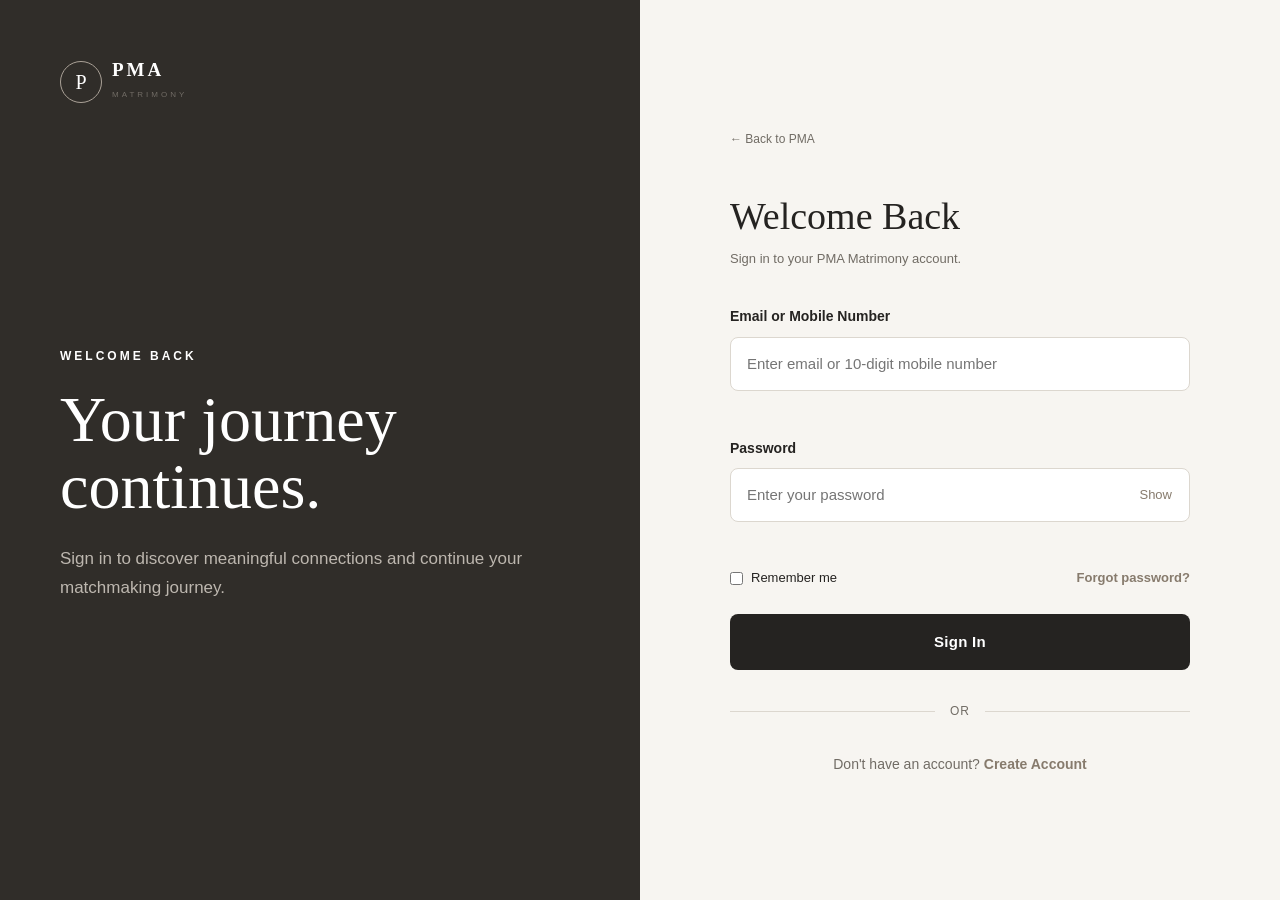
==== commit d05b0bde: "Final Changes Final changes that works until Homepage" ====
--- a/homepage.html
+++ b/homepage.html
@@ -9,7 +9,6 @@
           content="width=device-width, initial-scale=1.0">
 
     <title>PMA Matrimony | Home</title>
-
     <link rel="stylesheet" href="style.css">
 
 </head>
@@ -73,6 +72,31 @@
 
 
 <main class="dashboard-container">
+        <!-- DRAFT SAVED NOTICE -->
+
+    <div class="draft-notice" id="draftNotice" style="display:none;">
+
+        <div class="draft-notice-icon">✓</div>
+
+        <div class="draft-notice-text">
+
+            <strong>Your details have been saved.</strong>
+
+            Please complete your profile to get premium matches.
+
+        </div>
+
+        <button
+            type="button"
+            class="draft-notice-close"
+            id="draftNoticeClose"
+            aria-label="Close">
+
+            ×
+
+        </button>
+
+    </div>
 
 
     <!-- WELCOME -->
@@ -270,4 +294,4 @@
 <script src="script.js"></script>
 
 </body>
-</html>+</html>
--- a/style.css
+++ b/style.css
@@ -260,72 +260,130 @@
 /* ================= HERO ================= */
 
 .hero {
-    min-height: 700px;
-
-    padding: 80px 8%;
-
-    display: grid;
-
-    grid-template-columns: 1.1fr 0.9fr;
-
-    align-items: center;
-
-    gap: 70px;
-}
-
+    position: relative;
+
+    min-height: 780px;
+
+    padding: 100px 8%;
+
+    display: flex;
+    align-items: center;
+
+    overflow: hidden;
+
+    isolation: isolate;
+}
+
+
+/* ---------- BACKGROUND LAYER ---------- */
+
+.hero-bg {
+    position: absolute;
+    inset: 0;
+
+    z-index: -1;
+
+    background:
+        linear-gradient(
+            135deg,
+            #d8d2c9 0%,
+            #c9c1b6 40%,
+            #b8afa3 100%
+        );
+}
+
+
+/* Subtle soft veil on the left so text is readable */
+
+.hero-bg::after {
+    content: "";
+
+    position: absolute;
+    inset: 0;
+
+    background:
+        linear-gradient(
+            90deg,
+            rgba(247, 245, 241, 0.55) 0%,
+            rgba(247, 245, 241, 0.25) 45%,
+            rgba(247, 245, 241, 0) 75%
+        );
+
+    pointer-events: none;
+}
+
+
+/* The heart-in-circle motif */
+
+.hero-bg-heart {
+    position: absolute;
+
+    right: 8%;
+    top: 50%;
+
+    transform: translateY(-50%);
+
+    width: 380px;
+    height: 380px;
+
+    border-radius: 50%;
+
+    border: 1px solid rgba(255, 255, 255, 0.35);
+
+    display: flex;
+    align-items: center;
+    justify-content: center;
+
+    color: rgba(255, 255, 255, 0.7);
+
+    font-size: 68px;
+
+    pointer-events: none;
+}
+
+
+/* ---------- FOREGROUND CONTENT ---------- */
 
 .hero-content {
     max-width: 650px;
-}
-
-
-.eyebrow {
-    display: inline-block;
-
-    font-size: 10px;
-
-    letter-spacing: 3px;
+
+    position: relative;
+    z-index: 1;
+}
+
+
+.hero h1 {
+    font-family: Georgia, serif;
+
+    font-size: clamp(42px, 5.5vw, 72px);
+
+    font-weight: 400;
+
+    line-height: 1.08;
+
+    margin-bottom: 28px;
+
+    color: var(--charcoal);
+}
+
+
+.hero h1 span {
+    font-style: italic;
 
     color: var(--bronze);
-
-    font-weight: 700;
-
-    margin-bottom: 18px;
-}
-
-
-.hero h1 {
-    font-family: Georgia, serif;
-
-    font-size: clamp(48px, 6vw, 78px);
-
-    font-weight: 400;
-
-    line-height: 1.04;
-
-    margin-bottom: 28px;
-}
-
-
-.hero h1 span,
-.section-heading h2 span,
-.cta-section h2 span,
-.auth-brand-content h1 span,
-.profile-heading h1 span {
-    font-style: italic;
-
-    color: var(--bronze);
 }
 
 
 .hero-content > p {
-    max-width: 570px;
-
-    color: var(--muted);
+    max-width: 540px;
+
+    color: var(--charcoal);
 
     font-size: 17px;
 
     margin-bottom: 35px;
+
+    line-height: 1.6;
 }
 
 
@@ -337,141 +395,6 @@
     gap: 25px;
 
     flex-wrap: wrap;
-}
-
-
-.trust-row {
-    display: flex;
-
-    gap: 35px;
-
-    margin-top: 55px;
-
-    padding-top: 25px;
-
-    border-top: 1px solid var(--border);
-}
-
-
-.trust-row div {
-    display: flex;
-
-    flex-direction: column;
-}
-
-
-.trust-row strong {
-    font-family: Georgia, serif;
-
-    font-size: 18px;
-}
-
-
-.trust-row span {
-    color: var(--muted);
-
-    font-size: 11px;
-}
-
-
-/* ================= HERO VISUAL ================= */
-
-.hero-visual {
-    display: flex;
-
-    justify-content: center;
-}
-
-
-.hero-card {
-    width: min(430px, 100%);
-
-    position: relative;
-}
-
-
-.couple-image {
-    height: 500px;
-
-    background:
-        linear-gradient(
-            145deg,
-            #d8d2c9,
-            #aaa095
-        );
-
-    display: flex;
-
-    align-items: center;
-
-    justify-content: center;
-}
-
-
-.image-placeholder {
-    width: 180px;
-
-    height: 180px;
-
-    border-radius: 50%;
-
-    border: 1px solid rgba(255,255,255,0.5);
-
-    display: flex;
-
-    justify-content: center;
-
-    align-items: center;
-
-    color: white;
-
-    font-size: 50px;
-
-    opacity: 0.8;
-}
-
-
-.match-card {
-    position: absolute;
-
-    left: -45px;
-
-    bottom: 35px;
-
-    width: 270px;
-
-    padding: 28px;
-
-    background: rgba(255,255,255,0.96);
-
-    box-shadow: 0 20px 60px rgba(0,0,0,0.12);
-}
-
-
-.match-card span {
-    font-size: 9px;
-
-    letter-spacing: 2px;
-
-    color: var(--bronze);
-}
-
-
-.match-card h3 {
-    font-family: Georgia, serif;
-
-    font-size: 23px;
-
-    font-weight: 400;
-
-    margin: 10px 0;
-}
-
-
-.match-card p {
-    color: var(--muted);
-
-    font-size: 12px;
 }
 
 
@@ -784,33 +707,34 @@
 ===================================================== */
 
 .auth-page {
+    margin: 0;
+    padding: 0;
     min-height: 100vh;
-
+    width: 100%;
+    overflow-x: hidden;
     background: var(--ivory);
 }
 
 
 .auth-container {
     min-height: 100vh;
-
+    width: 100%;
     display: grid;
-
-    grid-template-columns: 45% 55%;
-}
-
+    grid-template-columns: 1fr 1fr;
+}
+
+
+/* ================= LEFT BRAND AREA ================= */
 
 .auth-brand {
+    min-height: 100vh;
+    padding: 60px;
     background: var(--soft-dark);
-
     color: white;
-
-    padding: 50px;
-
-    display: flex;
-
+    display: flex;
     flex-direction: column;
-
     justify-content: space-between;
+    box-sizing: border-box;
 }
 
 
@@ -819,99 +743,106 @@
 }
 
 
+.auth-logo {
+    flex-shrink: 0;
+}
+
+
 .auth-brand-content {
-    max-width: 500px;
-
+    max-width: 560px;
     margin: auto 0;
 }
 
 
+.auth-brand-content .eyebrow {
+    display: inline-block;
+    margin-bottom: 20px;
+    font-size: 12px;
+    letter-spacing: 3px;
+    font-weight: 600;
+}
+
+
 .auth-brand-content h1 {
     font-family: Georgia, serif;
-
-    font-size: clamp(45px, 5vw, 65px);
-
     font-weight: 400;
-
+    font-size: clamp(42px, 5vw, 76px);
     line-height: 1.05;
-
-    margin-bottom: 25px;
+    margin: 0 0 25px;
+}
+
+
+.auth-brand-content h1 span {
+    display: block;
 }
 
 
 .auth-brand-content p {
+    max-width: 480px;
+    font-size: 17px;
+    line-height: 1.7;
     color: #bdb7af;
-
-    max-width: 450px;
-}
-
+}
+
+
+/* ================= FORM AREA ================= */
 
 .auth-form-container {
-    display: flex;
-
-    align-items: center;
-
+    min-height: 100vh;
+    display: flex;
+    align-items: center;
     justify-content: center;
-
-    padding: 60px 8%;
+    padding: 50px;
+    box-sizing: border-box;
 }
 
 
 .auth-form {
     width: 100%;
-
-    max-width: 480px;
+    max-width: 460px;
 }
 
 
 .back-link {
     display: inline-block;
-
-    color: var(--muted);
-
+    color: var(--muted);
     font-size: 12px;
-
     margin-bottom: 45px;
+    text-decoration: none;
 }
 
 
 .auth-form h2 {
     font-family: Georgia, serif;
-
-    font-size: 42px;
-
+    font-size: 38px;
     font-weight: 400;
-
-    margin-bottom: 8px;
+    line-height: 1.2;
+    margin: 0 0 10px;
 }
 
 
 .form-intro {
     color: var(--muted);
-
     font-size: 13px;
-
-    margin-bottom: 35px;
+    line-height: 1.6;
+    margin: 0 0 35px;
 }
 
 
 /* ================= FORMS ================= */
 
 .form-group {
-    margin-bottom: 20px;
+    width: 100%;
+    margin-bottom: 22px;
 }
 
 
 .form-group label {
     display: block;
-
-    font-size: 11px;
-
+    font-size: 14px;
     font-weight: 600;
-
-    margin-bottom: 8px;
-
     color: var(--charcoal);
+    margin-bottom: 9px;
 }
 
 
@@ -919,20 +850,16 @@
 .form-group select,
 .form-group textarea {
     width: 100%;
-
-    padding: 14px 15px;
-
+    min-height: 52px;
+    padding: 14px 16px;
     background: white;
-
     border: 1px solid var(--border);
-
+    border-radius: 8px;
     outline: none;
-
     color: var(--charcoal);
-
+    font-size: 15px;
     transition: 0.3s;
-
-    border-radius: 2px;
+    box-sizing: border-box;
 }
 
 
@@ -940,177 +867,165 @@
 .form-group select:focus,
 .form-group textarea:focus {
     border-color: var(--bronze);
-
     box-shadow:
         0 0 0 3px rgba(135,123,109,0.08);
 }
 
 
+.form-group select {
+    cursor: pointer;
+}
+
+
+.form-group textarea {
+    resize: vertical;
+    min-height: 100px;
+}
+
+
+/* ================= PASSWORD ================= */
+
 .password-wrapper {
     position: relative;
+    width: 100%;
 }
 
 
 .password-wrapper input {
-    padding-right: 65px;
+    padding-right: 75px;
 }
 
 
 .password-toggle {
     position: absolute;
-
-    right: 12px;
-
+    right: 10px;
     top: 50%;
-
     transform: translateY(-50%);
-
     border: none;
-
-    background: none;
-
+    background: transparent;
     color: var(--bronze);
-
-    font-size: 11px;
-}
-
+    padding: 8px;
+    font-size: 13px;
+    cursor: pointer;
+}
+
+
+/* ================= OPTIONS ================= */
 
 .form-options {
-    display: flex;
-
+    width: 100%;
+    display: flex;
     justify-content: space-between;
-
-    align-items: center;
-
-    font-size: 11px;
-
-    margin-bottom: 25px;
+    align-items: center;
+    gap: 15px;
+    margin: 5px 0 25px;
+    font-size: 13px;
 }
 
 
 .form-options a,
 .signup-text a {
     color: var(--bronze);
-
     font-weight: 600;
 }
 
 
 .remember {
     display: flex;
-
-    gap: 7px;
-
-    align-items: center;
-}
-
+    align-items: center;
+    gap: 8px;
+}
+
+
+.remember input {
+    width: auto;
+}
+
+
+/* ================= SUBMIT / DIVIDER / SIGNUP ================= */
 
 .auth-submit {
     width: 100%;
-
+    min-height: 54px;
     padding: 16px;
-}
-
+    border: none;
+    border-radius: 8px;
+    font-size: 15px;
+    font-weight: 600;
+    cursor: pointer;
+}
+
+
+.auth-divider {
+    display: flex;
+    align-items: center;
+    gap: 15px;
+    margin: 32px 0;
+}
+
+
+.auth-divider::before,
+.auth-divider::after {
+    content: "";
+    height: 1px;
+    flex: 1;
+    background: var(--border);
+}
+
+
+.auth-divider span {
+    font-size: 12px;
+    letter-spacing: 1px;
+    color: var(--muted);
+}
+
+
+.signup-text {
+    text-align: center;
+    margin: 0;
+    font-size: 14px;
+    color: var(--muted);
+}
+
+
+.signup-text a {
+    text-decoration: none;
+}
+
+
+/* ================= ERROR / SUCCESS ================= */
 
 .error-message {
     display: block;
-
+    min-height: 18px;
     color: #8b5e5e;
-
-    font-size: 11px;
-
-    margin-top: 5px;
+    font-size: 12px;
+    margin-top: 6px;
 }
 
 
 .success-message {
     color: #66705f;
-
-    font-size: 12px;
-
+    font-size: 14px;
     margin-top: 15px;
 }
 
 
-.auth-divider {
-    margin: 30px 0;
-
-    border-top: 1px solid var(--border);
-
-    text-align: center;
-
-    position: relative;
-}
-
-
-.auth-divider span {
-    position: relative;
-
-    top: -10px;
-
-    padding: 0 12px;
-
-    background: var(--ivory);
-
-    font-size: 10px;
-
-    color: var(--muted);
-}
-
-
-.signup-text {
-    text-align: center;
-
-    font-size: 12px;
-
-    color: var(--muted);
-}
-
-
-.demo-info {
-    margin-top: 30px;
-
-    padding: 15px;
-
-    background: var(--cream);
-
-    font-size: 11px;
-
-    color: var(--muted);
-}
-
-
-.demo-info strong {
-    color: var(--charcoal);
-
-    display: block;
-
-    margin-bottom: 5px;
-}
-
-
-/* ================= SIGNUP ================= */
+/* ================= SIGNUP FORM ================= */
 
 .form-row {
     display: grid;
-
     grid-template-columns: 1fr 1fr;
-
     gap: 15px;
 }
 
 
 .terms-check {
     display: flex;
-
     gap: 10px;
-
     align-items: flex-start;
-
     font-size: 11px;
-
-    color: var(--muted);
-
+    color: var(--muted);
     margin-bottom: 15px;
 }
 
@@ -1326,6 +1241,32 @@
     justify-content: space-between;
 
     margin-top: 35px;
+}
+
+
+/* ================= PROFILE FORM EXTRAS ================= */
+
+.form-hint {
+    display: block;
+
+    margin-top: 5px;
+
+    color: var(--muted);
+
+    font-size: 10px;
+}
+
+
+.profile-form-error {
+    width: 100%;
+
+    text-align: center;
+
+    color: #8b5e5e;
+
+    font-size: 12px;
+
+    margin-top: 20px;
 }
 
 
@@ -1656,810 +1597,8 @@
 
 
 /* =====================================================
-   RESPONSIVE DESIGN
+   ABOUT SECTION
 ===================================================== */
-
-
-/* TABLET */
-
-@media (max-width: 1000px) {
-
-    .navbar {
-        display: none;
-    }
-
-
-    .hero {
-        grid-template-columns: 1fr;
-
-        padding-top: 70px;
-
-        text-align: center;
-    }
-
-
-    .hero-content {
-        margin: auto;
-    }
-
-
-    .hero-buttons {
-        justify-content: center;
-    }
-
-
-    .trust-row {
-        justify-content: center;
-    }
-
-
-    .hero-visual {
-        margin-top: 20px;
-    }
-
-
-    .feature-grid {
-        grid-template-columns:
-            repeat(2, 1fr);
-    }
-
-
-    .story-grid {
-        grid-template-columns:
-            repeat(2, 1fr);
-    }
-
-
-    .story-card:last-child {
-        display: none;
-    }
-
-
-    .auth-container {
-        grid-template-columns: 1fr;
-    }
-
-
-    .auth-brand {
-        min-height: 350px;
-
-        padding: 35px;
-    }
-
-
-    .auth-brand-content {
-        margin-top: 60px;
-    }
-
-
-    .auth-form-container {
-        padding: 60px 30px;
-    }
-
-
-    .dashboard-nav {
-        display: none;
-    }
-
-
-    .matches-grid {
-        grid-template-columns:
-            repeat(2, 1fr);
-    }
-
-}
-
-
-/* MOBILE */
-
-@media (max-width: 650px) {
-
-    .header {
-        padding: 0 20px;
-    }
-
-
-    .header-buttons .btn-outline {
-        display: none;
-    }
-
-
-    .header-buttons .btn {
-        padding: 10px 15px;
-
-        font-size: 11px;
-    }
-
-
-    .logo-mark {
-        width: 36px;
-
-        height: 36px;
-    }
-
-
-    .logo h2 {
-        font-size: 16px;
-    }
-
-
-    .hero {
-        padding: 60px 20px;
-
-        gap: 50px;
-    }
-
-
-    .hero h1 {
-        font-size: 48px;
-    }
-
-
-    .hero-content > p {
-        font-size: 14px;
-    }
-
-
-    .trust-row {
-        gap: 18px;
-
-        flex-wrap: wrap;
-    }
-
-
-    .couple-image {
-        height: 400px;
-    }
-
-
-    .match-card {
-        left: 10px;
-
-        bottom: 20px;
-
-        width: 230px;
-    }
-
-
-    .features-section,
-    .stories-section {
-        padding: 75px 20px;
-    }
-
-
-    .section-heading h2 {
-        font-size: 40px;
-    }
-
-
-    .feature-grid,
-    .story-grid {
-        grid-template-columns: 1fr;
-    }
-
-
-    .story-card:last-child {
-        display: block;
-    }
-
-
-    .cta-section {
-        padding: 80px 20px;
-    }
-
-
-    .footer {
-        grid-template-columns: 1fr;
-
-        text-align: center;
-    }
-
-
-    .footer-links {
-        justify-content: center;
-    }
-
-
-    .copyright {
-        text-align: center;
-    }
-
-
-    /* AUTH */
-
-    .auth-brand {
-        min-height: 300px;
-
-        padding: 25px;
-    }
-
-
-    .auth-brand-content h1 {
-        font-size: 45px;
-    }
-
-
-    .auth-form-container {
-        padding: 45px 20px;
-    }
-
-
-    .auth-form h2 {
-        font-size: 35px;
-    }
-
-
-    .form-row {
-        grid-template-columns: 1fr;
-
-        gap: 0;
-    }
-
-
-    /* PROFILE */
-
-    .profile-header {
-        padding: 0 20px;
-    }
-
-
-    .save-text {
-        display: none;
-    }
-
-
-    .profile-container {
-        padding: 55px 15px;
-    }
-
-
-    .profile-heading h1 {
-        font-size: 43px;
-    }
-
-
-    .profile-progress {
-        transform: scale(0.85);
-
-        margin-left: -20px;
-
-        margin-right: -20px;
-    }
-
-
-    .progress-line {
-        width: 30px;
-
-        margin: 0 7px;
-    }
-
-
-    .profile-section {
-        padding: 25px 20px;
-    }
-
-
-    .form-grid {
-        grid-template-columns: 1fr;
-    }
-
-
-    .full-width {
-        grid-column: auto;
-    }
-
-
-    .profile-actions {
-        flex-direction: column;
-
-        gap: 10px;
-    }
-
-
-    /* DASHBOARD */
-
-    .dashboard-header {
-        padding: 0 20px;
-    }
-
-
-    .dashboard-user span,
-    .dashboard-user button {
-        display: none;
-    }
-
-
-    .dashboard-container {
-        padding: 40px 15px;
-    }
-
-
-    .dashboard-welcome {
-        flex-direction: column;
-
-        align-items: flex-start;
-
-        gap: 30px;
-    }
-
-
-    .dashboard-welcome h1 {
-        font-size: 40px;
-    }
-
-
-    .profile-strength {
-        width: 100%;
-    }
-
-
-    .matches-grid {
-        grid-template-columns: 1fr;
-    }
-
-
-    .match-toolbar {
-        align-items: flex-start;
-
-        gap: 15px;
-    }
-}
-
-/* =====================================================
-PROFILE FORM ADDITIONS
-===================================================== */
-
-.form-hint {
-display: block;
-margin-top: 5px;
-
-color: var(--muted);
-
-font-size: 10px;
-
-}
-
-.profile-form-error {
-width: 100%;
-
-text-align: center;
-
-color: #8b5e5e;
-
-font-size: 12px;
-
-margin-top: 20px;
-
-
-}
-
-/* Better select appearance */
-
-.form-group select {
-cursor: pointer;
-}
-
-/* Better textarea */
-
-.form-group textarea {
-resize: vertical;
-
-min-height: 100px;
-
-}
-
-/* Mobile profile progress */
-
-@media (max-width: 650px) {
-
-
-.profile-progress {
-    overflow-x: auto;
-
-    justify-content: flex-start;
-
-    padding-bottom: 10px;
-}
-
-.progress-step {
-    flex-shrink: 0;
-}
-
-.profile-section-heading {
-    gap: 12px;
-}
-
-.profile-section-heading h2 {
-    font-size: 24px;
-}
-
-
-}
-
-/* =========================================
-   PMA MATRIMONY - AUTH PAGE RESPONSIVE FIX
-   ========================================= */
-
-.auth-page {
-    margin: 0;
-    padding: 0;
-    min-height: 100vh;
-    width: 100%;
-    overflow-x: hidden;
-}
-
-.auth-container {
-    min-height: 100vh;
-    width: 100%;
-    display: grid;
-    grid-template-columns: 1fr 1fr;
-}
-
-
-/* =========================================
-   LEFT BRAND AREA
-   ========================================= */
-
-.auth-brand {
-    min-height: 100vh;
-    padding: 60px;
-    display: flex;
-    flex-direction: column;
-    justify-content: space-between;
-    box-sizing: border-box;
-}
-
-.auth-logo {
-    flex-shrink: 0;
-}
-
-.auth-brand-content {
-    max-width: 560px;
-    margin: auto 0;
-}
-
-.auth-brand-content .eyebrow {
-    display: inline-block;
-    margin-bottom: 20px;
-    font-size: 12px;
-    letter-spacing: 3px;
-    font-weight: 600;
-}
-
-.auth-brand-content h1 {
-    font-size: clamp(42px, 5vw, 76px);
-    line-height: 1.05;
-    margin: 0 0 25px;
-}
-
-.auth-brand-content h1 span {
-    display: block;
-}
-
-.auth-brand-content p {
-    max-width: 480px;
-    font-size: 17px;
-    line-height: 1.7;
-}
-
-
-/* =========================================
-   FORM AREA
-   ========================================= */
-
-.auth-form-container {
-    min-height: 100vh;
-    display: flex;
-    align-items: center;
-    justify-content: center;
-    padding: 50px;
-    box-sizing: border-box;
-}
-
-.auth-form {
-    width: 100%;
-    max-width: 460px;
-}
-
-.back-link {
-    display: inline-block;
-    margin-bottom: 45px;
-    text-decoration: none;
-}
-
-.auth-form h2 {
-    margin: 0 0 10px;
-    font-size: 38px;
-    line-height: 1.2;
-}
-
-.form-intro {
-    margin: 0 0 35px;
-    line-height: 1.6;
-}
-
-
-/* =========================================
-   FORM FIELDS
-   ========================================= */
-
-.form-group {
-    width: 100%;
-    margin-bottom: 22px;
-}
-
-.form-group label {
-    display: block;
-    margin-bottom: 9px;
-    font-size: 14px;
-    font-weight: 600;
-}
-
-.form-group input {
-    width: 100%;
-    min-height: 52px;
-    padding: 14px 16px;
-    box-sizing: border-box;
-    border-radius: 8px;
-    font-size: 15px;
-    outline: none;
-}
-
-
-/* =========================================
-   PASSWORD
-   ========================================= */
-
-.password-wrapper {
-    position: relative;
-    width: 100%;
-}
-
-.password-wrapper input {
-    padding-right: 75px;
-}
-
-.password-toggle {
-    position: absolute;
-    right: 10px;
-    top: 50%;
-    transform: translateY(-50%);
-    border: none;
-    background: transparent;
-    cursor: pointer;
-    padding: 8px;
-    font-size: 13px;
-}
-
-
-/* =========================================
-   OPTIONS
-   ========================================= */
-
-.form-options {
-    width: 100%;
-    display: flex;
-    justify-content: space-between;
-    align-items: center;
-    gap: 15px;
-    margin: 5px 0 25px;
-    font-size: 13px;
-}
-
-.remember {
-    display: flex;
-    align-items: center;
-    gap: 8px;
-}
-
-.remember input {
-    width: auto;
-}
-
-
-/* =========================================
-   LOGIN BUTTON
-   ========================================= */
-
-.auth-submit {
-    width: 100%;
-    min-height: 54px;
-    border: none;
-    cursor: pointer;
-    border-radius: 8px;
-    font-size: 15px;
-    font-weight: 600;
-}
-
-
-/* =========================================
-   DIVIDER
-   ========================================= */
-
-.auth-divider {
-    display: flex;
-    align-items: center;
-    gap: 15px;
-    margin: 32px 0;
-}
-
-.auth-divider::before,
-.auth-divider::after {
-    content: "";
-    height: 1px;
-    flex: 1;
-}
-
-.auth-divider span {
-    font-size: 12px;
-    letter-spacing: 1px;
-}
-
-
-/* =========================================
-   SIGNUP
-   ========================================= */
-
-.signup-text {
-    text-align: center;
-    margin: 0;
-    font-size: 14px;
-}
-
-.signup-text a {
-    font-weight: 600;
-    text-decoration: none;
-}
-
-
-/* =========================================
-   ERROR / SUCCESS
-   ========================================= */
-
-.error-message {
-    display: block;
-    min-height: 18px;
-    margin-top: 6px;
-    font-size: 12px;
-}
-
-.success-message {
-    margin-top: 15px;
-    font-size: 14px;
-}
-
-
-/* =========================================
-   TABLET
-   ========================================= */
-
-@media (max-width: 900px) {
-
-    .auth-container {
-        grid-template-columns: 1fr;
-    }
-
-    .auth-brand {
-        min-height: auto;
-        padding: 40px;
-    }
-
-    .auth-brand-content {
-        margin: 60px auto 20px;
-        width: 100%;
-        max-width: 650px;
-    }
-
-    .auth-brand-content h1 {
-        font-size: clamp(40px, 8vw, 60px);
-    }
-
-    .auth-form-container {
-        min-height: auto;
-        padding: 50px 40px 70px;
-    }
-
-}
-
-
-/* =========================================
-   MOBILE
-   ========================================= */
-
-@media (max-width: 600px) {
-
-    .auth-brand {
-        padding: 28px 22px;
-    }
-
-    .auth-logo {
-        transform: scale(0.9);
-        transform-origin: left top;
-    }
-
-    .auth-brand-content {
-        margin: 40px auto 10px;
-    }
-
-    .auth-brand-content .eyebrow {
-        font-size: 10px;
-        letter-spacing: 2px;
-    }
-
-    .auth-brand-content h1 {
-        font-size: 40px;
-        line-height: 1.08;
-        margin-bottom: 18px;
-    }
-
-    .auth-brand-content p {
-        font-size: 14px;
-        line-height: 1.6;
-    }
-
-    .auth-form-container {
-        padding: 35px 22px 50px;
-    }
-
-    .auth-form {
-        max-width: 100%;
-    }
-
-    .back-link {
-        margin-bottom: 30px;
-    }
-
-    .auth-form h2 {
-        font-size: 30px;
-    }
-
-    .form-intro {
-        font-size: 14px;
-        margin-bottom: 28px;
-    }
-
-    .form-options {
-        align-items: flex-start;
-        font-size: 12px;
-    }
-
-    .auth-submit {
-        min-height: 52px;
-    }
-
-}
-
-
-/* =========================================
-   VERY SMALL PHONES
-   ========================================= */
-
-@media (max-width: 380px) {
-
-    .auth-brand {
-        padding: 24px 18px;
-    }
-
-    .auth-form-container {
-        padding: 30px 18px 45px;
-    }
-
-    .auth-brand-content h1 {
-        font-size: 34px;
-    }
-
-    .auth-form h2 {
-        font-size: 27px;
-    }
-
-    .form-options {
-        flex-direction: column;
-        gap: 12px;
-    }
-
-}
-
-/* ================= ABOUT SECTION ================= */
 
 .about-section {
     padding: 110px 8%;
@@ -2554,48 +1693,144 @@
     letter-spacing: 1px;
 }
 
-/* Tablet */
-@media (max-width: 1000px) {
-
-    .about-inner {
-        grid-template-columns: 1fr;
-        gap: 50px;
-    }
-
-    .about-text p {
-        max-width: 100%;
-    }
-
-    .about-image {
-        height: 380px;
-    }
-
-    .about-quote {
-        left: 20px;
-    }
-}
-
-/* Mobile */
-@media (max-width: 650px) {
-
-    .about-section {
-        padding: 75px 20px;
-    }
-
-    .about-stats {
-        flex-wrap: wrap;
-        gap: 25px;
-    }
-
-    .about-quote {
-        position: static;
-        width: 100%;
-        margin-top: -40px;
-        margin-left: 20px;
-        margin-right: 20px;
-        width: calc(100% - 40px);
-    }
-}
+
+/* =====================================================
+   AUTH VIEW SWITCHER
+   Toggles between Sign In and Forgot Password
+   inside the same login.html page.
+===================================================== */
+
+.auth-view {
+    display: none;
+}
+
+.auth-view.active {
+    display: block;
+    animation: authViewIn 0.35s ease;
+}
+
+@keyframes authViewIn {
+    from {
+        opacity: 0;
+        transform: translateY(8px);
+    }
+    to {
+        opacity: 1;
+        transform: translateY(0);
+    }
+}
+
+
+/* =====================================================
+   FORGOT PASSWORD — STAGES
+===================================================== */
+
+.forgot-stage.hidden {
+    display: none;
+}
+
+.otp-sent-to {
+    font-size: 13px;
+    color: var(--muted);
+    margin-bottom: 18px;
+}
+
+.otp-sent-to strong {
+    color: var(--charcoal);
+    font-weight: 600;
+}
+
+.otp-label {
+    display: block;
+    font-size: 12px;
+    font-weight: 600;
+    color: var(--charcoal);
+    margin-bottom: 12px;
+}
+
+
+/* =====================================================
+   OTP BOXES
+===================================================== */
+
+.otp-boxes {
+    display: flex;
+    gap: 10px;
+    justify-content: space-between;
+    margin-bottom: 20px;
+}
+
+.otp-input {
+    width: 52px;
+    height: 62px;
+
+    flex-shrink: 0;
+
+    text-align: center;
+
+    font-family: Georgia, serif;
+    font-size: 24px;
+    font-weight: 500;
+
+    color: var(--charcoal);
+
+    background: white;
+
+    border: 1px solid var(--border);
+    border-radius: 8px;
+
+    padding: 0;
+
+    outline: none;
+
+    transition:
+        border-color 0.2s ease,
+        box-shadow 0.2s ease,
+        background 0.2s ease;
+
+    -moz-appearance: textfield;
+}
+
+.otp-input::-webkit-outer-spin-button,
+.otp-input::-webkit-inner-spin-button {
+    -webkit-appearance: none;
+    margin: 0;
+}
+
+.otp-input:focus {
+    border-color: var(--bronze);
+
+    box-shadow:
+        0 0 0 3px rgba(135, 123, 109, 0.12);
+}
+
+.otp-input.filled {
+    border-color: var(--bronze);
+    background: #faf8f4;
+}
+
+
+/* =====================================================
+   RESEND ROW
+===================================================== */
+
+.resend-line {
+    font-size: 12px;
+    color: var(--muted);
+    text-align: center;
+    margin-top: 18px;
+}
+
+.resend-line a {
+    color: var(--bronze);
+    font-weight: 600;
+}
+
+.resend-line span {
+    color: var(--muted);
+    margin-left: 6px;
+}
+
 
 /* =====================================================
    PREMIUM SPLASH BUFFER
@@ -2616,8 +1851,8 @@
     visibility: hidden;
 
     transition:
-        opacity 0.4s ease,
-        visibility 0.4s ease;
+        opacity 0.25s ease,
+        visibility 0.25s ease;
 }
 
 .splash-overlay.active {
@@ -2629,8 +1864,6 @@
     opacity: 0;
 }
 
-/* ---------- CONTENT ---------- */
-
 .splash-content {
     display: flex;
     flex-direction: column;
@@ -2638,8 +1871,6 @@
     text-align: center;
     padding: 0 20px;
 }
-
-/* ---------- PMA LETTERS ---------- */
 
 .splash-letters {
     font-family: Georgia, serif;
@@ -2663,9 +1894,9 @@
     animation: splashType 0.35s cubic-bezier(0.2, 0.7, 0.3, 1) forwards;
 }
 
-.splash-letters span:nth-child(1) { animation-delay: 0.2s; }
-.splash-letters span:nth-child(2) { animation-delay: 0.45s; }
-.splash-letters span:nth-child(3) { animation-delay: 0.7s; }
+.splash-letters span:nth-child(1) { animation-delay: 0.15s; }
+.splash-letters span:nth-child(2) { animation-delay: 0.40s; }
+.splash-letters span:nth-child(3) { animation-delay: 0.65s; }
 
 @keyframes splashType {
     from {
@@ -2680,21 +1911,17 @@
     }
 }
 
-/* ---------- MATRIMONY ---------- */
-
 .splash-sub {
     font-size: 14px;
     letter-spacing: 12px;
     color: var(--bronze);
     font-weight: 500;
-    text-indent: 12px; /* balances the trailing letter-spacing */
+    text-indent: 12px;
 
     opacity: 0;
     animation: splashFade 0.7s ease forwards;
     animation-delay: 1s;
 }
-
-/* ---------- DIVIDER ---------- */
 
 .splash-divider {
     width: 0;
@@ -2706,8 +1933,6 @@
     animation-delay: 1.25s;
 }
 
-/* ---------- QUOTE ---------- */
-
 .splash-quote {
     font-family: Georgia, serif;
     font-style: italic;
@@ -2721,8 +1946,6 @@
     animation-delay: 1.5s;
 }
 
-/* ---------- SHARED KEYFRAMES ---------- */
-
 @keyframes splashFade {
     from { opacity: 0; transform: translateY(6px); }
     to   { opacity: 1; transform: translateY(0); }
@@ -2733,7 +1956,415 @@
     to   { width: 60px; opacity: 1; }
 }
 
-/* ---------- REDUCED MOTION ---------- */
+
+/* =====================================================
+   RESPONSIVE — TABLET
+===================================================== */
+
+@media (max-width: 1000px) {
+
+    .navbar {
+        display: none;
+    }
+
+    .hero {
+        padding: 80px 6%;
+        min-height: 640px;
+    }
+
+    .hero-bg-heart {
+        width: 280px;
+        height: 280px;
+        font-size: 52px;
+        right: 5%;
+    }
+
+    .feature-grid {
+        grid-template-columns:
+            repeat(2, 1fr);
+    }
+
+    .story-grid {
+        grid-template-columns:
+            repeat(2, 1fr);
+    }
+
+    .story-card:last-child {
+        display: none;
+    }
+
+    .auth-container {
+        grid-template-columns: 1fr;
+    }
+
+    .auth-brand {
+        min-height: auto;
+        padding: 40px;
+    }
+
+    .auth-brand-content {
+        margin: 60px auto 20px;
+        width: 100%;
+        max-width: 650px;
+    }
+
+    .auth-brand-content h1 {
+        font-size: clamp(40px, 8vw, 60px);
+    }
+
+    .auth-form-container {
+        min-height: auto;
+        padding: 50px 40px 70px;
+    }
+
+    .dashboard-nav {
+        display: none;
+    }
+
+    .matches-grid {
+        grid-template-columns:
+            repeat(2, 1fr);
+    }
+
+    .about-inner {
+        grid-template-columns: 1fr;
+        gap: 50px;
+    }
+
+    .about-text p {
+        max-width: 100%;
+    }
+
+    .about-image {
+        height: 380px;
+    }
+
+    .about-quote {
+        left: 20px;
+    }
+}
+
+
+/* =====================================================
+   RESPONSIVE — MOBILE
+===================================================== */
+
+@media (max-width: 650px) {
+
+    .header {
+        padding: 0 20px;
+    }
+
+    .header-buttons .btn-outline {
+        display: none;
+    }
+
+    .header-buttons .btn {
+        padding: 10px 15px;
+        font-size: 11px;
+    }
+
+    .logo-mark {
+        width: 36px;
+        height: 36px;
+    }
+
+    .logo h2 {
+        font-size: 16px;
+    }
+
+        .hero {
+        padding: 70px 22px;
+        min-height: 560px;
+    }
+
+    .hero h1 {
+        font-size: 40px;
+        line-height: 1.1;
+    }
+
+    .hero-content > p {
+        font-size: 14px;
+        margin-bottom: 28px;
+    }
+
+    .hero-bg-heart {
+        width: 200px;
+        height: 200px;
+        font-size: 40px;
+        right: -40px;
+        top: 30%;
+        opacity: 0.7;
+    }
+
+    .hero-bg::after {
+        background:
+            linear-gradient(
+                180deg,
+                rgba(247, 245, 241, 0.55) 0%,
+                rgba(247, 245, 241, 0.25) 60%,
+                rgba(247, 245, 241, 0) 100%
+            );
+    }
+
+    .features-section,
+    .stories-section {
+        padding: 75px 20px;
+    }
+
+    .section-heading h2 {
+        font-size: 40px;
+    }
+
+    .feature-grid,
+    .story-grid {
+        grid-template-columns: 1fr;
+    }
+
+    .story-card:last-child {
+        display: block;
+    }
+
+    .cta-section {
+        padding: 80px 20px;
+    }
+
+    .footer {
+        grid-template-columns: 1fr;
+        text-align: center;
+    }
+
+    .footer-links {
+        justify-content: center;
+    }
+
+    .copyright {
+        text-align: center;
+    }
+
+    /* AUTH */
+
+    .auth-brand {
+        padding: 28px 22px;
+    }
+
+    .auth-logo {
+        transform: scale(0.9);
+        transform-origin: left top;
+    }
+
+    .auth-brand-content {
+        margin: 40px auto 10px;
+    }
+
+    .auth-brand-content .eyebrow {
+        font-size: 10px;
+        letter-spacing: 2px;
+    }
+
+    .auth-brand-content h1 {
+        font-size: 40px;
+        line-height: 1.08;
+        margin-bottom: 18px;
+    }
+
+    .auth-brand-content p {
+        font-size: 14px;
+        line-height: 1.6;
+    }
+
+    .auth-form-container {
+        padding: 35px 22px 50px;
+    }
+
+    .auth-form {
+        max-width: 100%;
+    }
+
+    .back-link {
+        margin-bottom: 30px;
+    }
+
+    .auth-form h2 {
+        font-size: 30px;
+    }
+
+    .form-intro {
+        font-size: 14px;
+        margin-bottom: 28px;
+    }
+
+    .form-options {
+        align-items: flex-start;
+        font-size: 12px;
+    }
+
+    .auth-submit {
+        min-height: 52px;
+    }
+
+    /* PROFILE */
+
+    .profile-header {
+        padding: 0 20px;
+    }
+
+    .save-text {
+        display: none;
+    }
+
+    .profile-container {
+        padding: 55px 15px;
+    }
+
+    .profile-heading h1 {
+        font-size: 43px;
+    }
+
+    .profile-progress {
+        overflow-x: auto;
+        justify-content: flex-start;
+        padding-bottom: 10px;
+    }
+
+    .progress-step {
+        flex-shrink: 0;
+    }
+
+    .progress-line {
+        width: 30px;
+        margin: 0 7px;
+    }
+
+    .profile-section {
+        padding: 25px 20px;
+    }
+
+    .profile-section-heading {
+        gap: 12px;
+    }
+
+    .profile-section-heading h2 {
+        font-size: 24px;
+    }
+
+    .form-grid {
+        grid-template-columns: 1fr;
+    }
+
+    .full-width {
+        grid-column: auto;
+    }
+
+    .profile-actions {
+        flex-direction: column;
+        gap: 10px;
+    }
+
+    /* DASHBOARD */
+
+    .dashboard-header {
+        padding: 0 20px;
+    }
+
+    .dashboard-user span,
+    .dashboard-user button {
+        display: none;
+    }
+
+    .dashboard-container {
+        padding: 40px 15px;
+    }
+
+    .dashboard-welcome {
+        flex-direction: column;
+        align-items: flex-start;
+        gap: 30px;
+    }
+
+    .dashboard-welcome h1 {
+        font-size: 40px;
+    }
+
+    .profile-strength {
+        width: 100%;
+    }
+
+    .matches-grid {
+        grid-template-columns: 1fr;
+    }
+
+    .match-toolbar {
+        align-items: flex-start;
+        gap: 15px;
+    }
+
+    /* ABOUT */
+
+    .about-section {
+        padding: 75px 20px;
+    }
+
+    .about-stats {
+        flex-wrap: wrap;
+        gap: 25px;
+    }
+
+    .about-quote {
+        position: static;
+        width: calc(100% - 40px);
+        margin: -40px 20px 0;
+    }
+}
+
+
+/* =====================================================
+   RESPONSIVE — SMALL PHONES
+===================================================== */
+
+@media (max-width: 420px) {
+
+    .otp-boxes {
+        gap: 6px;
+    }
+
+    .otp-input {
+        width: 100%;
+        height: 54px;
+        font-size: 20px;
+        border-radius: 6px;
+    }
+}
+
+
+@media (max-width: 380px) {
+
+    .auth-brand {
+        padding: 24px 18px;
+    }
+
+    .auth-form-container {
+        padding: 30px 18px 45px;
+    }
+
+    .auth-brand-content h1 {
+        font-size: 34px;
+    }
+
+    .auth-form h2 {
+        font-size: 27px;
+    }
+
+    .form-options {
+        flex-direction: column;
+        gap: 12px;
+    }
+}
+
+
+/* =====================================================
+   REDUCED MOTION
+===================================================== */
 
 @media (prefers-reduced-motion: reduce) {
 
@@ -2745,6 +2376,57 @@
         opacity: 1 !important;
     }
 
-    .splash-divider { width: 60px; }
-}
-
+    .splash-divider {
+        width: 60px;
+    }
+}
+/* =====================================================
+   RESET SUCCESS PANEL
+===================================================== */
+
+.reset-success {
+    text-align: center;
+    padding: 20px 0 10px;
+}
+
+.reset-success-icon {
+    width: 62px;
+    height: 62px;
+
+    margin: 0 auto 22px;
+
+    display: flex;
+    align-items: center;
+    justify-content: center;
+
+    border-radius: 50%;
+
+    border: 1px solid var(--bronze);
+
+    color: var(--bronze);
+
+    font-family: Georgia, serif;
+    font-size: 28px;
+
+    background: #faf8f4;
+}
+
+.reset-success h3 {
+    font-family: Georgia, serif;
+    font-weight: 400;
+    font-size: 30px;
+
+    margin-bottom: 12px;
+
+    color: var(--charcoal);
+}
+
+.reset-success p {
+    color: var(--muted);
+    font-size: 14px;
+
+    max-width: 340px;
+    margin: 0 auto 28px;
+
+    line-height: 1.6;
+}
